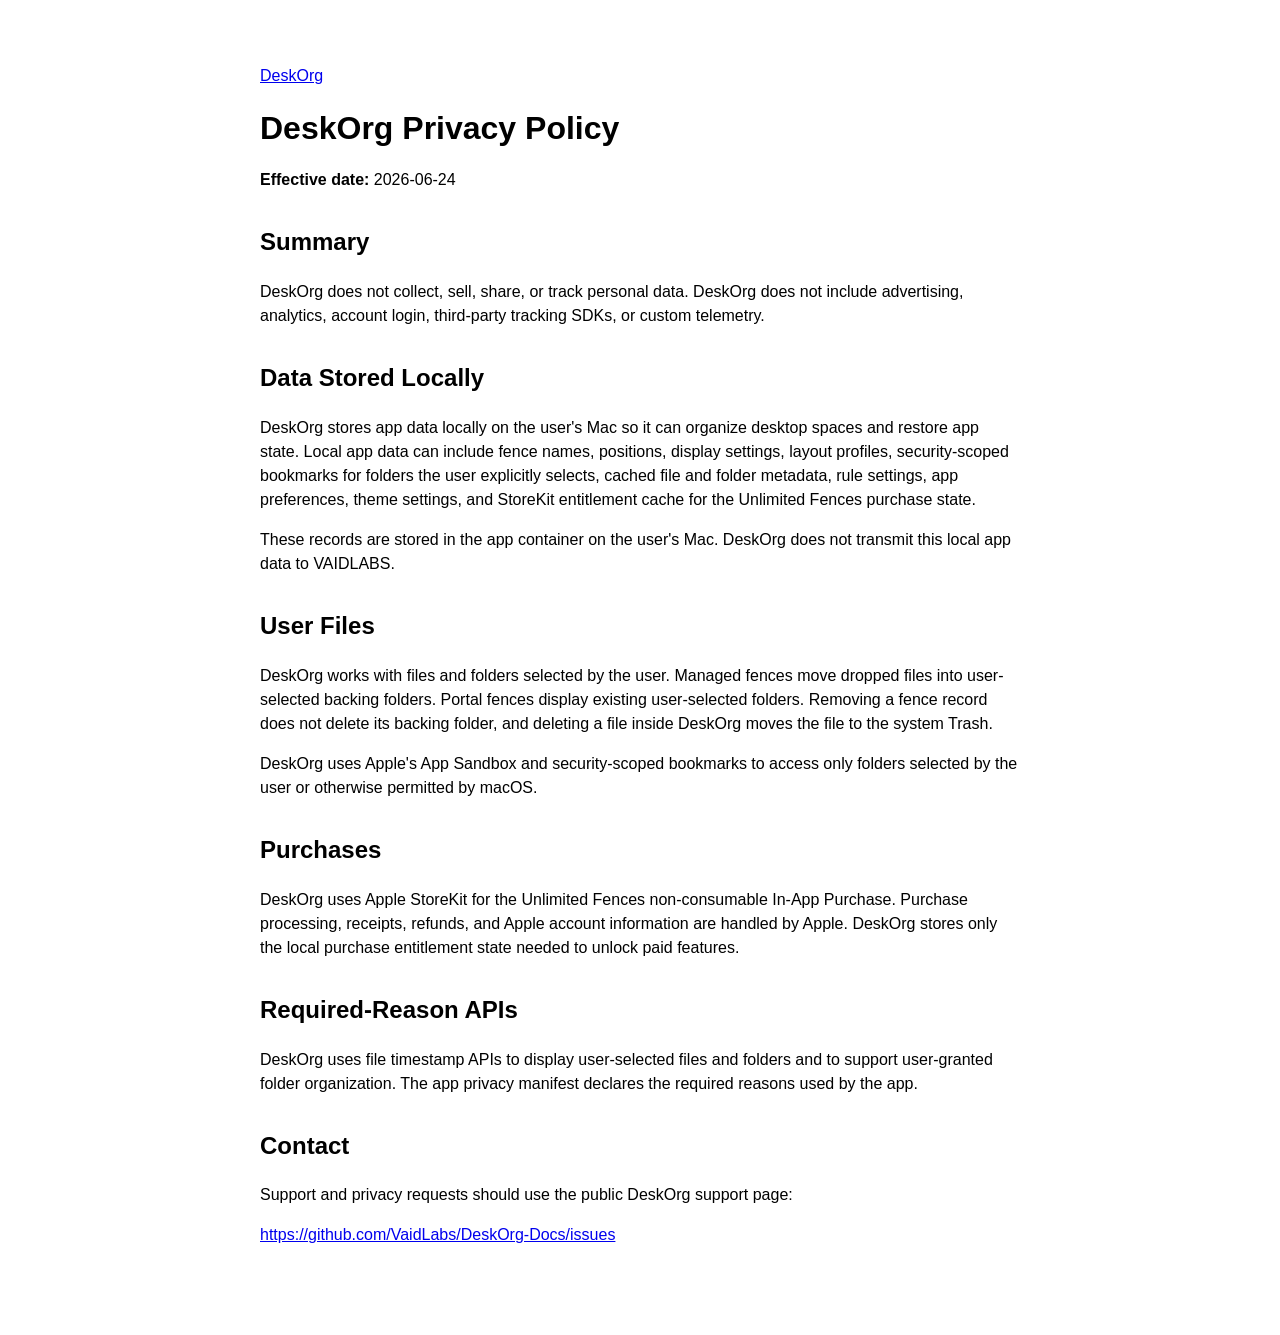
==== privacy/index.html @ b9efdda8 "Add DeskOrg public docs" ====
<!doctype html>
<html lang="en">
<head>
  <meta charset="utf-8">
  <meta name="viewport" content="width=device-width, initial-scale=1">
  <title>DeskOrg Privacy Policy</title>
  <link rel="stylesheet" href="../styles.css">
</head>
<body>
  <main>
    <p><a href="../">DeskOrg</a></p>
    <h1>DeskOrg Privacy Policy</h1>
    <p><strong>Effective date:</strong> 2026-06-24</p>

    <h2>Summary</h2>
    <p>DeskOrg does not collect, sell, share, or track personal data. DeskOrg does not include advertising, analytics, account login, third-party tracking SDKs, or custom telemetry.</p>

    <h2>Data Stored Locally</h2>
    <p>DeskOrg stores app data locally on the user's Mac so it can organize desktop spaces and restore app state. Local app data can include fence names, positions, display settings, layout profiles, security-scoped bookmarks for folders the user explicitly selects, cached file and folder metadata, rule settings, app preferences, theme settings, and StoreKit entitlement cache for the Unlimited Fences purchase state.</p>
    <p>These records are stored in the app container on the user's Mac. DeskOrg does not transmit this local app data to VAIDLABS.</p>

    <h2>User Files</h2>
    <p>DeskOrg works with files and folders selected by the user. Managed fences move dropped files into user-selected backing folders. Portal fences display existing user-selected folders. Removing a fence record does not delete its backing folder, and deleting a file inside DeskOrg moves the file to the system Trash.</p>
    <p>DeskOrg uses Apple's App Sandbox and security-scoped bookmarks to access only folders selected by the user or otherwise permitted by macOS.</p>

    <h2>Purchases</h2>
    <p>DeskOrg uses Apple StoreKit for the Unlimited Fences non-consumable In-App Purchase. Purchase processing, receipts, refunds, and Apple account information are handled by Apple. DeskOrg stores only the local purchase entitlement state needed to unlock paid features.</p>

    <h2>Required-Reason APIs</h2>
    <p>DeskOrg uses file timestamp APIs to display user-selected files and folders and to support user-granted folder organization. The app privacy manifest declares the required reasons used by the app.</p>

    <h2>Contact</h2>
    <p>Support and privacy requests should use the public DeskOrg support page:</p>
    <p><a href="https://github.com/VaidLabs/DeskOrg-Docs/issues">https://github.com/VaidLabs/DeskOrg-Docs/issues</a></p>
  </main>
</body>
</html>
---- styles.css ----
:root {
  color-scheme: light dark;
  font-family: -apple-system, BlinkMacSystemFont, "Segoe UI", sans-serif;
  line-height: 1.5;
}

body {
  margin: 0;
  background: Canvas;
  color: CanvasText;
}

main {
  max-width: 760px;
  margin: 0 auto;
  padding: 48px 24px 72px;
}

h1 {
  margin: 0 0 16px;
  font-size: 2rem;
}

h2 {
  margin-top: 32px;
}

a {
  color: LinkText;
}

nav {
  display: flex;
  flex-wrap: wrap;
  gap: 16px;
  margin-top: 24px;
}
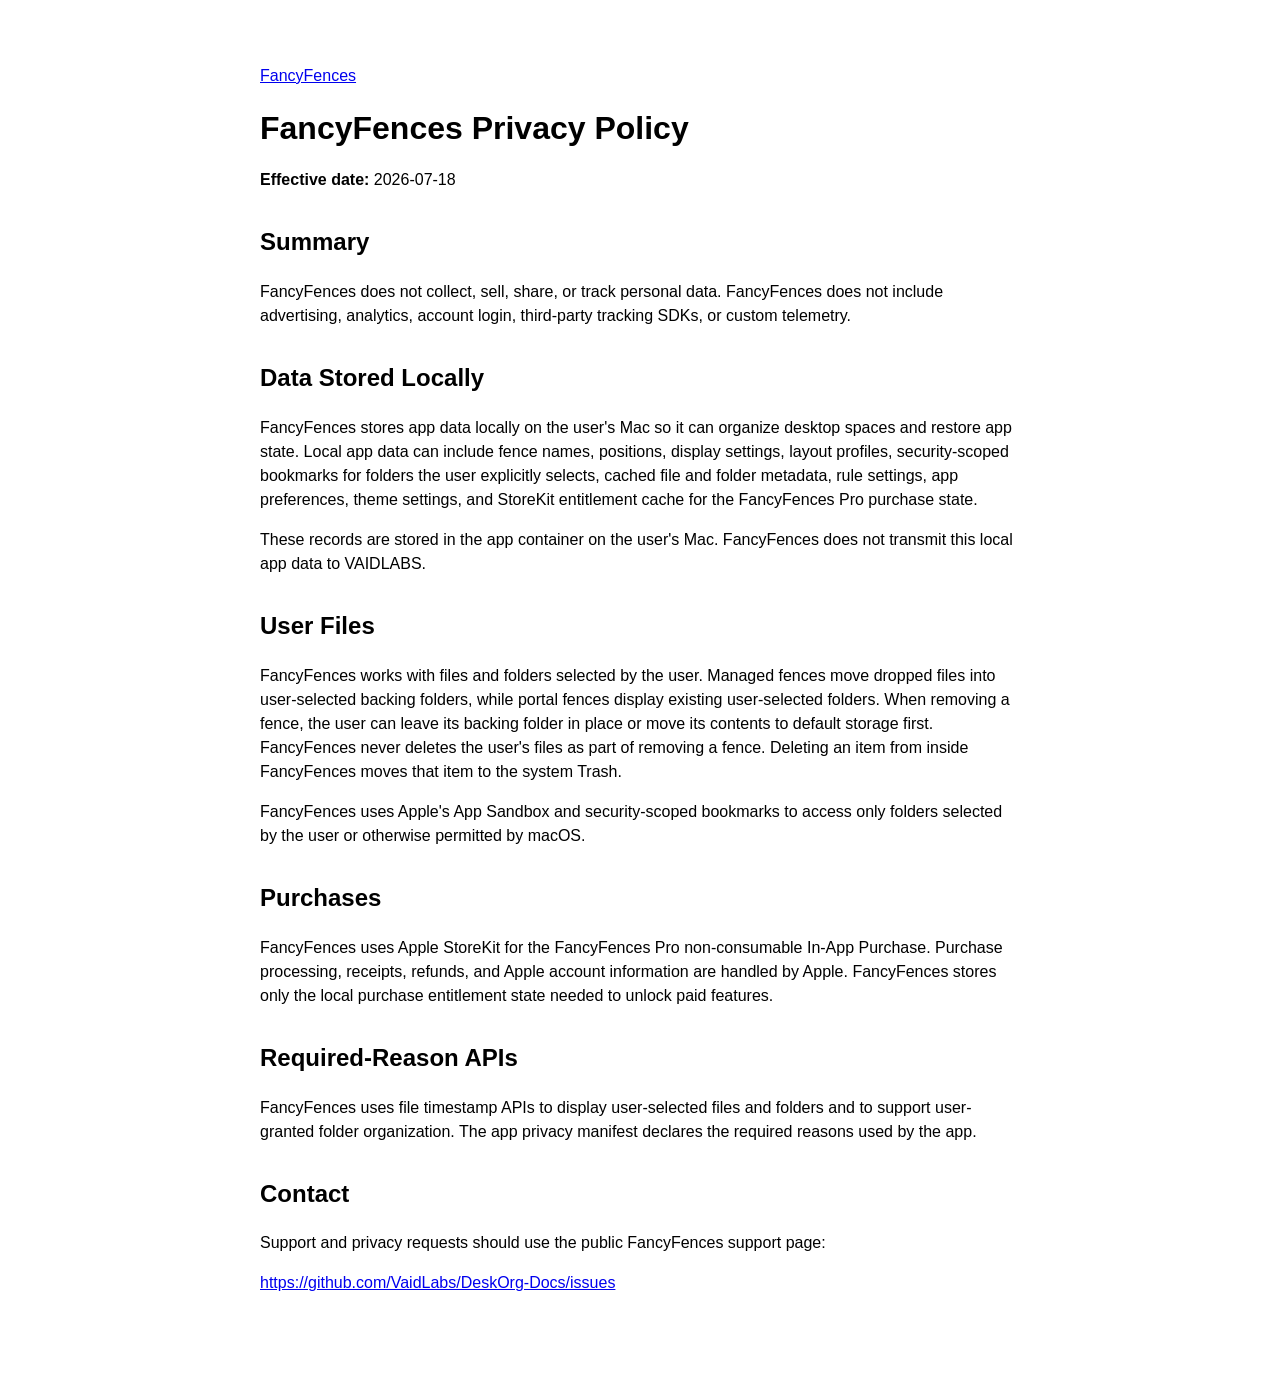
==== commit 48b928da: "Update public docs for FancyFences" ====
--- a/privacy/index.html
+++ b/privacy/index.html
@@ -3,34 +3,34 @@
 <head>
   <meta charset="utf-8">
   <meta name="viewport" content="width=device-width, initial-scale=1">
-  <title>DeskOrg Privacy Policy</title>
+  <title>FancyFences Privacy Policy</title>
   <link rel="stylesheet" href="../styles.css">
 </head>
 <body>
   <main>
-    <p><a href="../">DeskOrg</a></p>
-    <h1>DeskOrg Privacy Policy</h1>
-    <p><strong>Effective date:</strong> 2026-06-24</p>
+    <p><a href="../">FancyFences</a></p>
+    <h1>FancyFences Privacy Policy</h1>
+    <p><strong>Effective date:</strong> 2026-07-18</p>
 
     <h2>Summary</h2>
-    <p>DeskOrg does not collect, sell, share, or track personal data. DeskOrg does not include advertising, analytics, account login, third-party tracking SDKs, or custom telemetry.</p>
+    <p>FancyFences does not collect, sell, share, or track personal data. FancyFences does not include advertising, analytics, account login, third-party tracking SDKs, or custom telemetry.</p>
 
     <h2>Data Stored Locally</h2>
-    <p>DeskOrg stores app data locally on the user's Mac so it can organize desktop spaces and restore app state. Local app data can include fence names, positions, display settings, layout profiles, security-scoped bookmarks for folders the user explicitly selects, cached file and folder metadata, rule settings, app preferences, theme settings, and StoreKit entitlement cache for the Unlimited Fences purchase state.</p>
-    <p>These records are stored in the app container on the user's Mac. DeskOrg does not transmit this local app data to VAIDLABS.</p>
+    <p>FancyFences stores app data locally on the user's Mac so it can organize desktop spaces and restore app state. Local app data can include fence names, positions, display settings, layout profiles, security-scoped bookmarks for folders the user explicitly selects, cached file and folder metadata, rule settings, app preferences, theme settings, and StoreKit entitlement cache for the FancyFences Pro purchase state.</p>
+    <p>These records are stored in the app container on the user's Mac. FancyFences does not transmit this local app data to VAIDLABS.</p>
 
     <h2>User Files</h2>
-    <p>DeskOrg works with files and folders selected by the user. Managed fences move dropped files into user-selected backing folders. Portal fences display existing user-selected folders. Removing a fence record does not delete its backing folder, and deleting a file inside DeskOrg moves the file to the system Trash.</p>
-    <p>DeskOrg uses Apple's App Sandbox and security-scoped bookmarks to access only folders selected by the user or otherwise permitted by macOS.</p>
+    <p>FancyFences works with files and folders selected by the user. Managed fences move dropped files into user-selected backing folders, while portal fences display existing user-selected folders. When removing a fence, the user can leave its backing folder in place or move its contents to default storage first. FancyFences never deletes the user's files as part of removing a fence. Deleting an item from inside FancyFences moves that item to the system Trash.</p>
+    <p>FancyFences uses Apple's App Sandbox and security-scoped bookmarks to access only folders selected by the user or otherwise permitted by macOS.</p>
 
     <h2>Purchases</h2>
-    <p>DeskOrg uses Apple StoreKit for the Unlimited Fences non-consumable In-App Purchase. Purchase processing, receipts, refunds, and Apple account information are handled by Apple. DeskOrg stores only the local purchase entitlement state needed to unlock paid features.</p>
+    <p>FancyFences uses Apple StoreKit for the FancyFences Pro non-consumable In-App Purchase. Purchase processing, receipts, refunds, and Apple account information are handled by Apple. FancyFences stores only the local purchase entitlement state needed to unlock paid features.</p>
 
     <h2>Required-Reason APIs</h2>
-    <p>DeskOrg uses file timestamp APIs to display user-selected files and folders and to support user-granted folder organization. The app privacy manifest declares the required reasons used by the app.</p>
+    <p>FancyFences uses file timestamp APIs to display user-selected files and folders and to support user-granted folder organization. The app privacy manifest declares the required reasons used by the app.</p>
 
     <h2>Contact</h2>
-    <p>Support and privacy requests should use the public DeskOrg support page:</p>
+    <p>Support and privacy requests should use the public FancyFences support page:</p>
     <p><a href="https://github.com/VaidLabs/DeskOrg-Docs/issues">https://github.com/VaidLabs/DeskOrg-Docs/issues</a></p>
   </main>
 </body>
